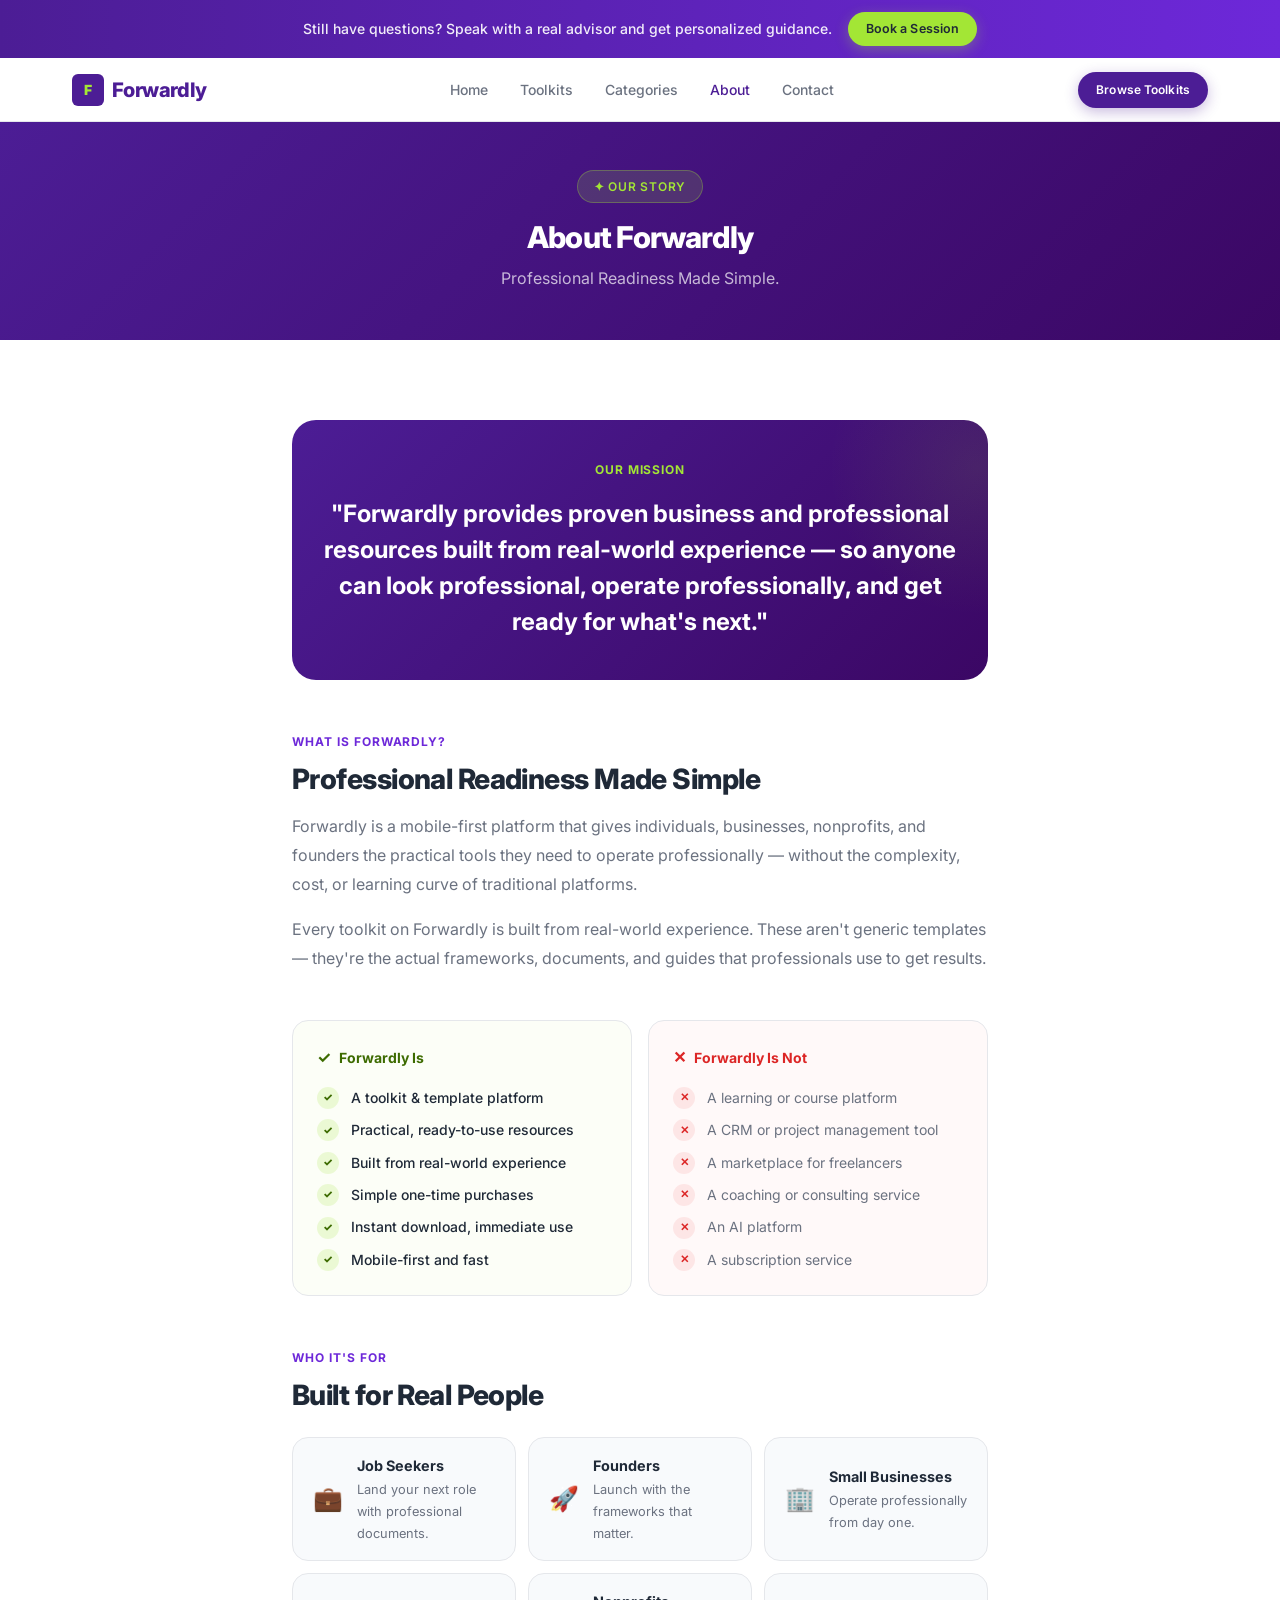
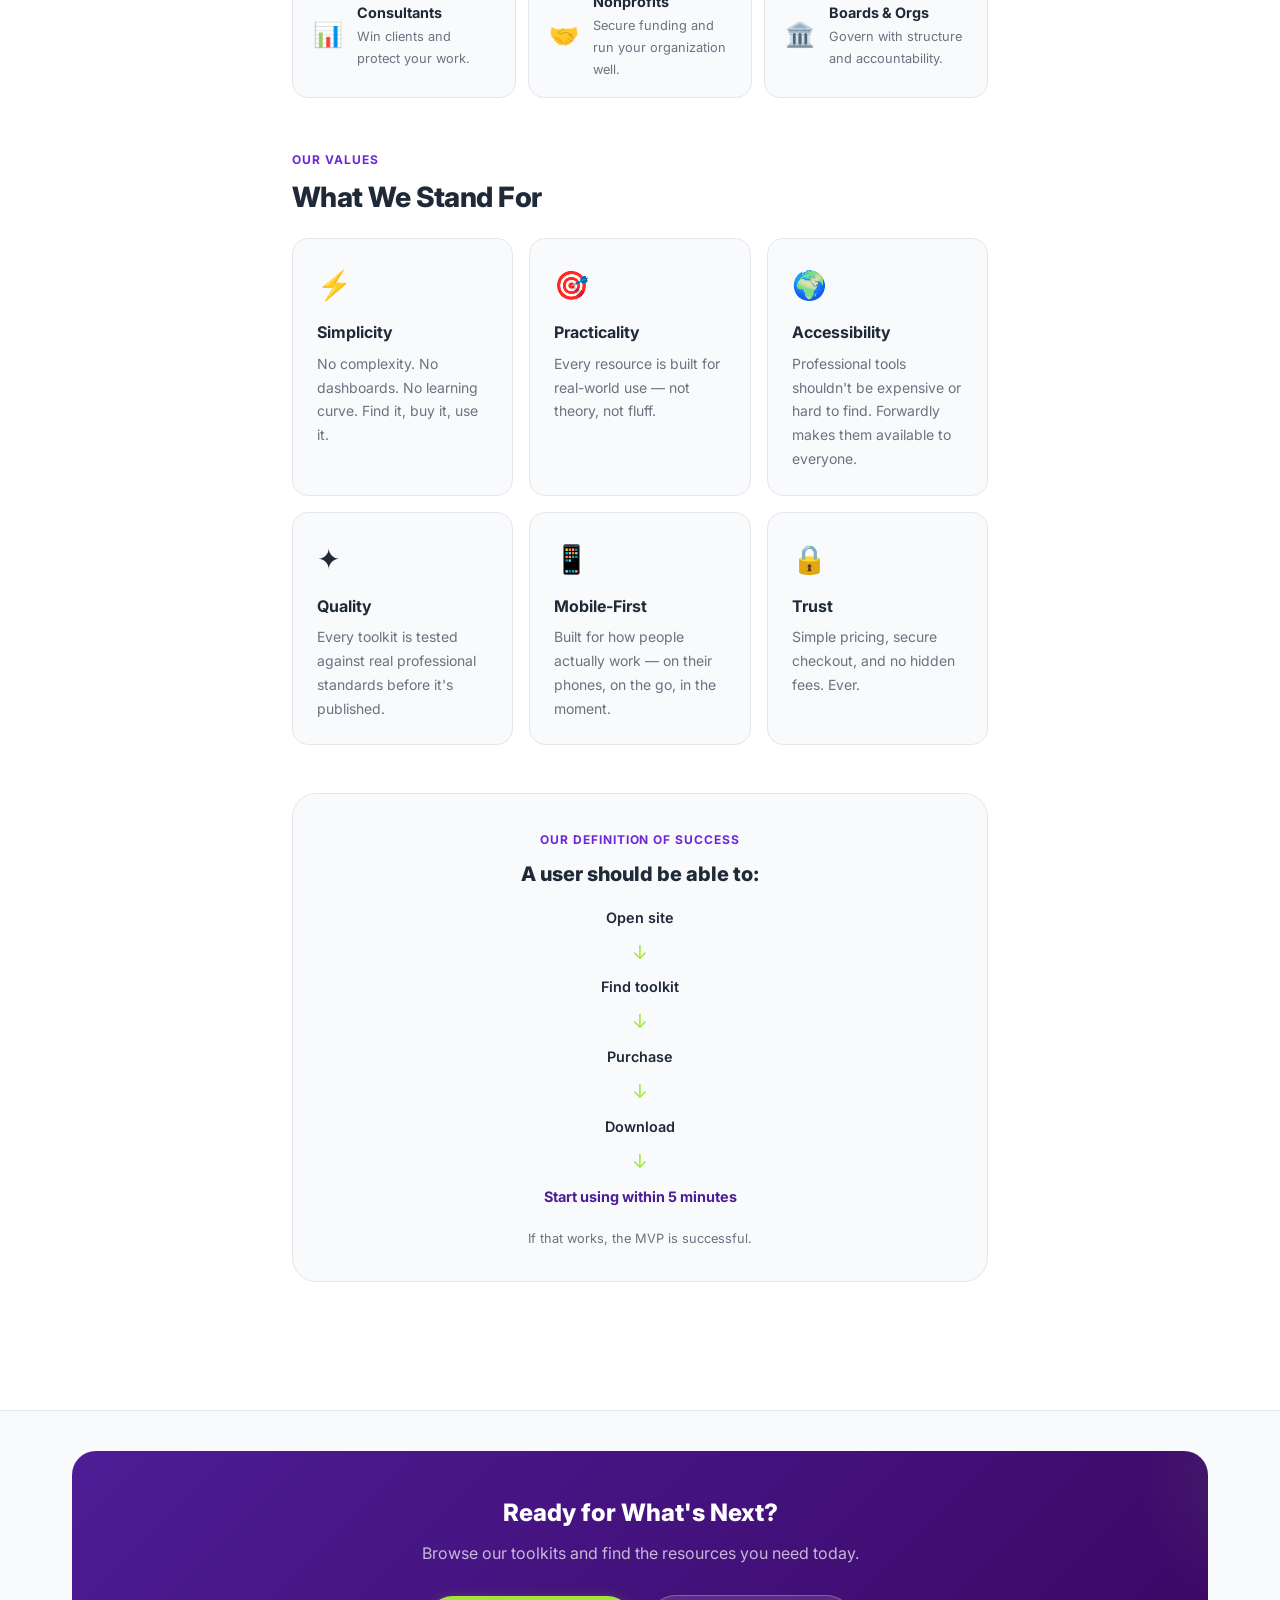
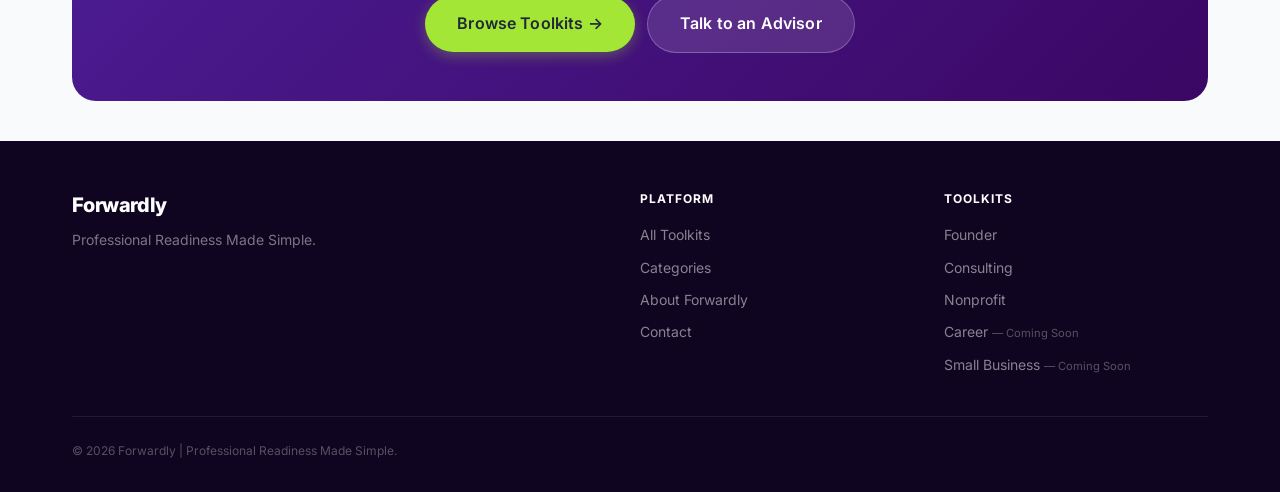
==== pages/about.html @ 8f366970 "Rebrand: NEX → Forwardly, tagline update, coming soon toolkits, advisor CTA, site banner" ====
<!DOCTYPE html>

<html lang="en">
<head>
<meta charset="utf-8"/>
<meta content="width=device-width, initial-scale=1.0" name="viewport"/>
<title>About — Forwardly</title>
<meta content="Forwardly provides proven business and professional resources built from real-world experience. Professional Readiness Made Simple." name="description"/>
<link href="https://fonts.googleapis.com" rel="preconnect"/>
<link crossorigin="" href="https://fonts.gstatic.com" rel="preconnect"/>
<link href="https://fonts.googleapis.com/css2?family=Inter:wght@400;500;600;700;800;900&amp;display=swap" rel="stylesheet"/>
<link href="../css/styles.css" rel="stylesheet"/>
<style>
    .mission-block {
      background: linear-gradient(135deg, var(--color-primary), #3b0764);
      border-radius: var(--radius-xl);
      padding: 40px 28px;
      text-align: center;
      margin-bottom: 48px;
      position: relative;
      overflow: hidden;
    }
    .mission-block::before {
      content: '';
      position: absolute;
      top: -40%; right: -20%;
      width: 300px; height: 300px;
      background: radial-gradient(circle, rgba(163,230,53,0.1) 0%, transparent 70%);
    }
    .mission-block-label {
      font-size: 0.75rem; font-weight: 700; color: var(--color-accent);
      text-transform: uppercase; letter-spacing: 0.08em; margin-bottom: 16px; position: relative;
    }
    .mission-block-text {
      font-size: 1.25rem; font-weight: 700; color: #fff;
      line-height: 1.5; position: relative; margin: 0;
    }
    .who-grid { display: grid; grid-template-columns: 1fr; gap: 12px; margin-bottom: 48px; }
    .who-item { display: flex; align-items: center; gap: 14px; background: var(--color-bg-light); border: 1px solid var(--color-border); border-radius: var(--radius-lg); padding: 16px 20px; }
    .who-item-icon { font-size: 24px; flex-shrink: 0; }
    .who-item-name { font-size: 0.9rem; font-weight: 700; color: var(--color-text); margin-bottom: 2px; }
    .who-item-desc { font-size: 0.8rem; color: var(--color-text-muted); margin: 0; }
    .not-list { display: flex; flex-direction: column; gap: 10px; }
    .not-item { display: flex; align-items: center; gap: 12px; font-size: 0.875rem; color: var(--color-text-muted); }
    .not-icon { width: 22px; height: 22px; background: rgba(239,68,68,0.1); color: #dc2626; border-radius: 50%; display: flex; align-items: center; justify-content: center; font-size: 11px; font-weight: 800; flex-shrink: 0; }
    .is-list { display: flex; flex-direction: column; gap: 10px; }
    .is-item { display: flex; align-items: center; gap: 12px; font-size: 0.875rem; color: var(--color-text); font-weight: 500; }
    .is-icon { width: 22px; height: 22px; background: rgba(163,230,53,0.18); color: #3d6b00; border-radius: 50%; display: flex; align-items: center; justify-content: center; font-size: 11px; font-weight: 800; flex-shrink: 0; }
    .compare-grid { display: grid; grid-template-columns: 1fr; gap: 16px; margin-bottom: 48px; }
    .compare-card { border-radius: var(--radius-lg); padding: 24px; border: 1px solid var(--color-border); }
    .compare-card-title { font-size: 0.875rem; font-weight: 700; margin-bottom: 16px; display: flex; align-items: center; gap: 8px; }

    .site-banner { background: linear-gradient(90deg, var(--color-primary), var(--color-secondary)); padding: 12px 20px; text-align: center; display: flex; align-items: center; justify-content: center; gap: 16px; flex-wrap: wrap; }
    .site-banner-text { font-size: 0.875rem; color: rgba(255,255,255,0.92); font-weight: 500; }
    .site-banner .btn { padding: 7px 18px; font-size: 0.78rem; }

    @media (min-width: 640px) {
      .who-grid { grid-template-columns: repeat(2, 1fr); }
      .compare-grid { grid-template-columns: repeat(2, 1fr); }
      .mission-block-text { font-size: 1.5rem; }
    }
    @media (min-width: 768px) { .who-grid { grid-template-columns: repeat(3, 1fr); } }
  </style>
</head>
<body>
<!-- SITE BANNER -->
<div class="site-banner">
<span class="site-banner-text">Still have questions? Speak with a real advisor and get personalized guidance.</span>
<a class="btn btn-accent btn-sm" href="contact.html">Book a Session</a>
</div>
<!-- NAVIGATION -->
<nav class="nav">
<div class="container">
<div class="nav-inner">
<a class="nav-logo" href="../index.html">
<div class="nav-logo-mark">F</div>
        Forwardly
      </a>
<div class="nav-links">
<a class="nav-link" href="../index.html">Home</a>
<a class="nav-link" href="toolkits.html">Toolkits</a>
<a class="nav-link" href="categories.html">Categories</a>
<a class="nav-link active" href="about.html">About</a>
<a class="nav-link" href="contact.html">Contact</a>
</div>
<div class="nav-cta">
<a class="btn btn-primary btn-sm" href="toolkits.html">Browse Toolkits</a>
</div>
<button aria-label="Toggle menu" class="nav-toggle" id="navToggle">
<span></span><span></span><span></span>
</button>
</div>
</div>
</nav>
<div class="nav-mobile" id="navMobile">
<a class="nav-mobile-link" href="../index.html">Home</a>
<a class="nav-mobile-link" href="toolkits.html">Toolkits</a>
<a class="nav-mobile-link" href="categories.html">Categories</a>
<a class="nav-mobile-link" href="about.html">About</a>
<a class="nav-mobile-link" href="contact.html">Contact</a>
<div class="nav-mobile-cta">
<a class="btn btn-primary btn-full btn-lg" href="toolkits.html">Browse Toolkits →</a>
</div>
</div>
<!-- PAGE HEADER -->
<div class="page-header">
<div class="container">
<div class="hero-eyebrow" style="margin-bottom:16px;">✦ Our Story</div>
<h1 class="page-header-title">About Forwardly</h1>
<p class="page-header-subtitle">Professional Readiness Made Simple.</p>
</div>
</div>
<section class="section">
<div class="container" style="max-width: 760px;">
<!-- Mission -->
<div class="mission-block">
<div class="mission-block-label">Our Mission</div>
<p class="mission-block-text">"Forwardly provides proven business and professional resources built from real-world experience — so anyone can look professional, operate professionally, and get ready for what's next."</p>
</div>
<!-- What is Forwardly -->
<div style="margin-bottom: 48px;">
<span class="section-eyebrow">What is Forwardly?</span>
<h2 class="section-title" style="font-size: 1.75rem; margin-bottom: 16px;">Professional Readiness Made Simple</h2>
<p style="font-size: 1rem; color: var(--color-text-muted); line-height: 1.8; margin-bottom: 16px;">
        Forwardly is a mobile-first platform that gives individuals, businesses, nonprofits, and founders the practical tools they need to operate professionally — without the complexity, cost, or learning curve of traditional platforms.
      </p>
<p style="font-size: 1rem; color: var(--color-text-muted); line-height: 1.8;">
        Every toolkit on Forwardly is built from real-world experience. These aren't generic templates — they're the actual frameworks, documents, and guides that professionals use to get results.
      </p>
</div>
<!-- What Forwardly is / isn't -->
<div class="compare-grid">
<div class="compare-card" style="background: rgba(163,230,53,0.04);">
<div class="compare-card-title" style="color: #3d6b00;">
<span style="font-size:16px;">✓</span> Forwardly Is
        </div>
<div class="is-list">
<div class="is-item"><div class="is-icon">✓</div> A toolkit &amp; template platform</div>
<div class="is-item"><div class="is-icon">✓</div> Practical, ready-to-use resources</div>
<div class="is-item"><div class="is-icon">✓</div> Built from real-world experience</div>
<div class="is-item"><div class="is-icon">✓</div> Simple one-time purchases</div>
<div class="is-item"><div class="is-icon">✓</div> Instant download, immediate use</div>
<div class="is-item"><div class="is-icon">✓</div> Mobile-first and fast</div>
</div>
</div>
<div class="compare-card" style="background: rgba(239,68,68,0.03);">
<div class="compare-card-title" style="color: #dc2626;">
<span style="font-size:16px;">✕</span> Forwardly Is Not
        </div>
<div class="not-list">
<div class="not-item"><div class="not-icon">✕</div> A learning or course platform</div>
<div class="not-item"><div class="not-icon">✕</div> A CRM or project management tool</div>
<div class="not-item"><div class="not-icon">✕</div> A marketplace for freelancers</div>
<div class="not-item"><div class="not-icon">✕</div> A coaching or consulting service</div>
<div class="not-item"><div class="not-icon">✕</div> An AI platform</div>
<div class="not-item"><div class="not-icon">✕</div> A subscription service</div>
</div>
</div>
</div>
<!-- Who it's for -->
<div style="margin-bottom: 48px;">
<span class="section-eyebrow">Who It's For</span>
<h2 class="section-title" style="font-size: 1.75rem; margin-bottom: 24px;">Built for Real People</h2>
<div class="who-grid">
<div class="who-item">
<div class="who-item-icon">💼</div>
<div><div class="who-item-name">Job Seekers</div><p class="who-item-desc">Land your next role with professional documents.</p></div>
</div>
<div class="who-item">
<div class="who-item-icon">🚀</div>
<div><div class="who-item-name">Founders</div><p class="who-item-desc">Launch with the frameworks that matter.</p></div>
</div>
<div class="who-item">
<div class="who-item-icon">🏢</div>
<div><div class="who-item-name">Small Businesses</div><p class="who-item-desc">Operate professionally from day one.</p></div>
</div>
<div class="who-item">
<div class="who-item-icon">📊</div>
<div><div class="who-item-name">Consultants</div><p class="who-item-desc">Win clients and protect your work.</p></div>
</div>
<div class="who-item">
<div class="who-item-icon">🤝</div>
<div><div class="who-item-name">Nonprofits</div><p class="who-item-desc">Secure funding and run your organization well.</p></div>
</div>
<div class="who-item">
<div class="who-item-icon">🏛️</div>
<div><div class="who-item-name">Boards &amp; Orgs</div><p class="who-item-desc">Govern with structure and accountability.</p></div>
</div>
</div>
</div>
<!-- Values -->
<div style="margin-bottom: 48px;">
<span class="section-eyebrow">Our Values</span>
<h2 class="section-title" style="font-size: 1.75rem; margin-bottom: 24px;">What We Stand For</h2>
<div class="about-values">
<div class="value-card"><div class="value-icon">⚡</div><div class="value-title">Simplicity</div><p class="value-desc">No complexity. No dashboards. No learning curve. Find it, buy it, use it.</p></div>
<div class="value-card"><div class="value-icon">🎯</div><div class="value-title">Practicality</div><p class="value-desc">Every resource is built for real-world use — not theory, not fluff.</p></div>
<div class="value-card"><div class="value-icon">🌍</div><div class="value-title">Accessibility</div><p class="value-desc">Professional tools shouldn't be expensive or hard to find. Forwardly makes them available to everyone.</p></div>
<div class="value-card"><div class="value-icon">✦</div><div class="value-title">Quality</div><p class="value-desc">Every toolkit is tested against real professional standards before it's published.</p></div>
<div class="value-card"><div class="value-icon">📱</div><div class="value-title">Mobile-First</div><p class="value-desc">Built for how people actually work — on their phones, on the go, in the moment.</p></div>
<div class="value-card"><div class="value-icon">🔒</div><div class="value-title">Trust</div><p class="value-desc">Simple pricing, secure checkout, and no hidden fees. Ever.</p></div>
</div>
</div>
<!-- Success Metric -->
<div style="background: var(--color-bg-light); border: 1px solid var(--color-border); border-radius: var(--radius-xl); padding: 32px 24px; text-align: center; margin-bottom: 48px;">
<div class="section-eyebrow" style="margin-bottom: 12px;">Our Definition of Success</div>
<h3 style="font-size: 1.25rem; font-weight: 800; color: var(--color-text); margin-bottom: 20px;">A user should be able to:</h3>
<div style="display: flex; flex-direction: column; gap: 8px; align-items: center; max-width: 280px; margin: 0 auto;">
<div style="font-size: 0.9rem; font-weight: 600; color: var(--color-text);">Open site</div>
<div style="color: var(--color-accent); font-size: 1.2rem;">↓</div>
<div style="font-size: 0.9rem; font-weight: 600; color: var(--color-text);">Find toolkit</div>
<div style="color: var(--color-accent); font-size: 1.2rem;">↓</div>
<div style="font-size: 0.9rem; font-weight: 600; color: var(--color-text);">Purchase</div>
<div style="color: var(--color-accent); font-size: 1.2rem;">↓</div>
<div style="font-size: 0.9rem; font-weight: 600; color: var(--color-text);">Download</div>
<div style="color: var(--color-accent); font-size: 1.2rem;">↓</div>
<div style="font-size: 0.9rem; font-weight: 700; color: var(--color-primary);">Start using within 5 minutes</div>
</div>
<p style="font-size: 0.8rem; color: var(--color-text-muted); margin-top: 20px; margin-bottom: 0;">If that works, the MVP is successful.</p>
</div>
</div>
</section>
<!-- CTA -->
<section class="section-sm" style="background: var(--color-bg-light); border-top: 1px solid var(--color-border);">
<div class="container">
<div class="cta-banner">
<h2 class="cta-banner-title">Ready for What's Next?</h2>
<p class="cta-banner-subtitle">Browse our toolkits and find the resources you need today.</p>
<div class="cta-banner-actions">
<a class="btn btn-accent btn-lg" href="toolkits.html">Browse Toolkits →</a>
<a class="btn btn-ghost btn-lg" href="contact.html">Talk to an Advisor</a>
</div>
</div>
</div>
</section>
<!-- FOOTER -->
<footer class="footer">
<div class="container">
<div class="footer-top">
<div>
<div class="footer-brand-name">Forwardly</div>
<div class="footer-brand-tagline">Professional Readiness Made Simple.</div>
</div>
<div>
<div class="footer-col-title">Platform</div>
<div class="footer-links">
<a class="footer-link" href="toolkits.html">All Toolkits</a>
<a class="footer-link" href="categories.html">Categories</a>
<a class="footer-link" href="about.html">About Forwardly</a>
<a class="footer-link" href="contact.html">Contact</a>
</div>
</div>
<div>
<div class="footer-col-title">Toolkits</div>
<div class="footer-links">
<a class="footer-link" href="toolkit-detail.html?id=founder">Founder</a>
<a class="footer-link" href="toolkit-detail.html?id=consultant">Consulting</a>
<a class="footer-link" href="toolkit-detail.html?id=ngo">Nonprofit</a>
<a class="footer-link" href="contact.html">Career <span style="font-size:0.7rem; opacity:0.6;">— Coming Soon</span></a>
<a class="footer-link" href="contact.html">Small Business <span style="font-size:0.7rem; opacity:0.6;">— Coming Soon</span></a>
</div>
</div>
</div>
<div class="footer-bottom">
<div class="footer-copy">© 2026 Forwardly | Professional Readiness Made Simple.</div>
</div>
</div>
</footer>
<script src="../js/main.js"></script>
</body>
</html>
---- css/styles.css ----
/* ============================================
   NEX - Global Styles
   Mobile-First Professional Readiness Platform
   ============================================ */

/* --- Design Tokens --- */
:root {
  --color-primary: #4C1D95;
  --color-secondary: #6D28D9;
  --color-accent: #A3E635;
  --color-bg: #FFFFFF;
  --color-bg-light: #F8FAFC;
  --color-text: #1F2937;
  --color-text-muted: #6B7280;
  --color-text-light: #9CA3AF;
  --color-border: #E5E7EB;
  --color-white: #FFFFFF;

  --font-sans: 'Inter', -apple-system, BlinkMacSystemFont, 'Segoe UI', sans-serif;
  --font-size-xs: 0.75rem;
  --font-size-sm: 0.875rem;
  --font-size-base: 1rem;
  --font-size-lg: 1.125rem;
  --font-size-xl: 1.25rem;
  --font-size-2xl: 1.5rem;
  --font-size-3xl: 1.875rem;
  --font-size-4xl: 2.25rem;
  --font-size-5xl: 3rem;

  --radius-sm: 6px;
  --radius-md: 10px;
  --radius-lg: 16px;
  --radius-xl: 24px;
  --radius-full: 9999px;

  --shadow-sm: 0 1px 3px rgba(0,0,0,0.06), 0 1px 2px rgba(0,0,0,0.04);
  --shadow-md: 0 4px 12px rgba(0,0,0,0.08);
  --shadow-lg: 0 10px 30px rgba(0,0,0,0.10);
  --shadow-card: 0 2px 8px rgba(76,29,149,0.08);

  --transition: 0.2s ease;
  --max-width: 1200px;
  --nav-height: 64px;
}

/* --- Reset & Base --- */
*, *::before, *::after { box-sizing: border-box; margin: 0; padding: 0; }

html {
  font-size: 16px;
  scroll-behavior: smooth;
  -webkit-text-size-adjust: 100%;
}

body {
  font-family: var(--font-sans);
  color: var(--color-text);
  background: var(--color-bg);
  line-height: 1.6;
  -webkit-font-smoothing: antialiased;
}

img { max-width: 100%; height: auto; display: block; }
a { color: inherit; text-decoration: none; }
ul, ol { list-style: none; }
button { cursor: pointer; border: none; background: none; font-family: inherit; }
input, textarea, select { font-family: inherit; }

/* --- Typography --- */
h1, h2, h3, h4, h5, h6 {
  font-weight: 700;
  line-height: 1.2;
  color: var(--color-text);
}

h1 { font-size: var(--font-size-3xl); }
h2 { font-size: var(--font-size-2xl); }
h3 { font-size: var(--font-size-xl); }
h4 { font-size: var(--font-size-lg); }

p { color: var(--color-text-muted); line-height: 1.7; }

/* --- Layout --- */
.container {
  width: 100%;
  max-width: var(--max-width);
  margin: 0 auto;
  padding: 0 20px;
}

.section {
  padding: 60px 0;
}

.section-sm {
  padding: 40px 0;
}

/* --- Buttons --- */
.btn {
  display: inline-flex;
  align-items: center;
  justify-content: center;
  gap: 8px;
  padding: 12px 24px;
  border-radius: var(--radius-full);
  font-size: var(--font-size-sm);
  font-weight: 600;
  transition: all var(--transition);
  white-space: nowrap;
  letter-spacing: 0.01em;
}

.btn-primary {
  background: var(--color-primary);
  color: var(--color-white);
  box-shadow: 0 4px 14px rgba(76,29,149,0.3);
}
.btn-primary:hover {
  background: var(--color-secondary);
  box-shadow: 0 6px 20px rgba(76,29,149,0.4);
  transform: translateY(-1px);
}

.btn-accent {
  background: var(--color-accent);
  color: var(--color-text);
  box-shadow: 0 4px 14px rgba(163,230,53,0.3);
}
.btn-accent:hover {
  background: #bef264;
  transform: translateY(-1px);
}

.btn-outline {
  background: transparent;
  color: var(--color-primary);
  border: 2px solid var(--color-primary);
}
.btn-outline:hover {
  background: var(--color-primary);
  color: var(--color-white);
}

.btn-ghost {
  background: rgba(255,255,255,0.12);
  color: var(--color-white);
  border: 1px solid rgba(255,255,255,0.25);
}
.btn-ghost:hover {
  background: rgba(255,255,255,0.22);
}

.btn-lg {
  padding: 15px 32px;
  font-size: var(--font-size-base);
}

.btn-sm {
  padding: 8px 18px;
  font-size: var(--font-size-xs);
}

.btn-full { width: 100%; }

/* --- Badge --- */
.badge {
  display: inline-flex;
  align-items: center;
  padding: 4px 12px;
  border-radius: var(--radius-full);
  font-size: var(--font-size-xs);
  font-weight: 600;
  letter-spacing: 0.04em;
  text-transform: uppercase;
}

.badge-primary {
  background: rgba(76,29,149,0.1);
  color: var(--color-primary);
}

.badge-accent {
  background: rgba(163,230,53,0.2);
  color: #3d6b00;
}

.badge-muted {
  background: var(--color-bg-light);
  color: var(--color-text-muted);
}

/* ============================================
   NAVIGATION
   ============================================ */
.nav {
  position: sticky;
  top: 0;
  z-index: 100;
  background: rgba(255,255,255,0.95);
  backdrop-filter: blur(12px);
  -webkit-backdrop-filter: blur(12px);
  border-bottom: 1px solid var(--color-border);
  height: var(--nav-height);
}

.nav-inner {
  display: flex;
  align-items: center;
  justify-content: space-between;
  height: var(--nav-height);
}

.nav-logo {
  display: flex;
  align-items: center;
  gap: 8px;
  font-size: var(--font-size-xl);
  font-weight: 800;
  color: var(--color-primary);
  letter-spacing: -0.03em;
}

.nav-logo-mark {
  width: 32px;
  height: 32px;
  background: var(--color-primary);
  border-radius: var(--radius-sm);
  display: flex;
  align-items: center;
  justify-content: center;
  color: var(--color-accent);
  font-size: var(--font-size-sm);
  font-weight: 900;
  letter-spacing: -0.05em;
}

.nav-links {
  display: none;
  align-items: center;
  gap: 32px;
}

.nav-link {
  font-size: var(--font-size-sm);
  font-weight: 500;
  color: var(--color-text-muted);
  transition: color var(--transition);
}
.nav-link:hover, .nav-link.active {
  color: var(--color-primary);
}

.nav-cta {
  display: none;
}

/* Mobile hamburger */
.nav-toggle {
  display: flex;
  flex-direction: column;
  gap: 5px;
  padding: 8px;
  cursor: pointer;
}
.nav-toggle span {
  display: block;
  width: 22px;
  height: 2px;
  background: var(--color-text);
  border-radius: 2px;
  transition: all var(--transition);
}
.nav-toggle.open span:nth-child(1) { transform: translateY(7px) rotate(45deg); }
.nav-toggle.open span:nth-child(2) { opacity: 0; }
.nav-toggle.open span:nth-child(3) { transform: translateY(-7px) rotate(-45deg); }

/* Mobile menu */
.nav-mobile {
  display: none;
  position: fixed;
  top: var(--nav-height);
  left: 0; right: 0; bottom: 0;
  background: var(--color-bg);
  z-index: 99;
  padding: 32px 24px;
  flex-direction: column;
  gap: 8px;
  overflow-y: auto;
}
.nav-mobile.open { display: flex; }

.nav-mobile-link {
  display: block;
  padding: 14px 0;
  font-size: var(--font-size-lg);
  font-weight: 600;
  color: var(--color-text);
  border-bottom: 1px solid var(--color-border);
  transition: color var(--transition);
}
.nav-mobile-link:hover { color: var(--color-primary); }

.nav-mobile-cta {
  margin-top: 24px;
}

/* ============================================
   HERO
   ============================================ */
.hero {
  background: linear-gradient(135deg, var(--color-primary) 0%, #3b0764 50%, #1e0a3c 100%);
  padding: 72px 0 80px;
  position: relative;
  overflow: hidden;
}

.hero::before {
  content: '';
  position: absolute;
  top: -40%;
  right: -20%;
  width: 600px;
  height: 600px;
  background: radial-gradient(circle, rgba(163,230,53,0.08) 0%, transparent 70%);
  pointer-events: none;
}

.hero::after {
  content: '';
  position: absolute;
  bottom: -30%;
  left: -10%;
  width: 400px;
  height: 400px;
  background: radial-gradient(circle, rgba(109,40,217,0.3) 0%, transparent 70%);
  pointer-events: none;
}

.hero-content {
  position: relative;
  z-index: 1;
  text-align: center;
}

.hero-eyebrow {
  display: inline-flex;
  align-items: center;
  gap: 8px;
  background: rgba(163,230,53,0.15);
  border: 1px solid rgba(163,230,53,0.3);
  color: var(--color-accent);
  padding: 6px 16px;
  border-radius: var(--radius-full);
  font-size: var(--font-size-xs);
  font-weight: 600;
  letter-spacing: 0.06em;
  text-transform: uppercase;
  margin-bottom: 24px;
}

.hero-title {
  font-size: var(--font-size-4xl);
  font-weight: 800;
  color: var(--color-white);
  line-height: 1.1;
  letter-spacing: -0.03em;
  margin-bottom: 20px;
}

.hero-title span {
  color: var(--color-accent);
}

.hero-subtitle {
  font-size: var(--font-size-base);
  color: rgba(255,255,255,0.75);
  max-width: 520px;
  margin: 0 auto 36px;
  line-height: 1.7;
}

.hero-actions {
  display: flex;
  flex-direction: column;
  gap: 12px;
  align-items: center;
}

.hero-stats {
  display: flex;
  justify-content: center;
  gap: 32px;
  margin-top: 56px;
  padding-top: 40px;
  border-top: 1px solid rgba(255,255,255,0.1);
}

.hero-stat {
  text-align: center;
}

.hero-stat-number {
  font-size: var(--font-size-2xl);
  font-weight: 800;
  color: var(--color-accent);
  line-height: 1;
}

.hero-stat-label {
  font-size: var(--font-size-xs);
  color: rgba(255,255,255,0.55);
  margin-top: 4px;
  text-transform: uppercase;
  letter-spacing: 0.05em;
}

/* ============================================
   CATEGORIES
   ============================================ */
.categories-grid {
  display: grid;
  grid-template-columns: repeat(2, 1fr);
  gap: 12px;
}

.category-card {
  background: var(--color-bg-light);
  border: 1px solid var(--color-border);
  border-radius: var(--radius-lg);
  padding: 20px 16px;
  text-align: center;
  transition: all var(--transition);
  cursor: pointer;
  text-decoration: none;
  display: block;
}

.category-card:hover {
  border-color: var(--color-secondary);
  background: rgba(76,29,149,0.04);
  transform: translateY(-2px);
  box-shadow: var(--shadow-card);
}

.category-icon {
  width: 44px;
  height: 44px;
  border-radius: var(--radius-md);
  display: flex;
  align-items: center;
  justify-content: center;
  margin: 0 auto 12px;
  font-size: 20px;
}

.category-name {
  font-size: var(--font-size-sm);
  font-weight: 700;
  color: var(--color-text);
  margin-bottom: 4px;
}

.category-desc {
  font-size: var(--font-size-xs);
  color: var(--color-text-muted);
  line-height: 1.4;
}

/* ============================================
   TOOLKIT CARDS
   ============================================ */
.toolkits-grid {
  display: grid;
  grid-template-columns: 1fr;
  gap: 20px;
}

.toolkit-card {
  background: var(--color-bg);
  border: 1px solid var(--color-border);
  border-radius: var(--radius-lg);
  overflow: hidden;
  transition: all var(--transition);
  box-shadow: var(--shadow-sm);
  display: flex;
  flex-direction: column;
}

.toolkit-card:hover {
  box-shadow: var(--shadow-lg);
  transform: translateY(-3px);
  border-color: rgba(76,29,149,0.2);
}

.toolkit-card-cover {
  height: 160px;
  display: flex;
  align-items: center;
  justify-content: center;
  position: relative;
  overflow: hidden;
}

.toolkit-card-cover-icon {
  font-size: 48px;
  opacity: 0.9;
}

.toolkit-card-body {
  padding: 20px;
  flex: 1;
  display: flex;
  flex-direction: column;
}

.toolkit-card-meta {
  display: flex;
  align-items: center;
  justify-content: space-between;
  margin-bottom: 10px;
}

.toolkit-card-title {
  font-size: var(--font-size-lg);
  font-weight: 700;
  color: var(--color-text);
  margin-bottom: 8px;
  line-height: 1.3;
}

.toolkit-card-desc {
  font-size: var(--font-size-sm);
  color: var(--color-text-muted);
  line-height: 1.6;
  margin-bottom: 16px;
  flex: 1;
}

.toolkit-card-includes {
  margin-bottom: 16px;
}

.toolkit-card-includes-title {
  font-size: var(--font-size-xs);
  font-weight: 700;
  color: var(--color-text);
  text-transform: uppercase;
  letter-spacing: 0.05em;
  margin-bottom: 8px;
}

.toolkit-card-includes-list {
  display: flex;
  flex-wrap: wrap;
  gap: 6px;
}

.toolkit-include-tag {
  background: var(--color-bg-light);
  border: 1px solid var(--color-border);
  color: var(--color-text-muted);
  font-size: 11px;
  font-weight: 500;
  padding: 3px 10px;
  border-radius: var(--radius-full);
}

.toolkit-card-footer {
  display: flex;
  align-items: center;
  justify-content: space-between;
  padding-top: 16px;
  border-top: 1px solid var(--color-border);
}

.toolkit-price {
  font-size: var(--font-size-xl);
  font-weight: 800;
  color: var(--color-primary);
}

.toolkit-price-sub {
  font-size: var(--font-size-xs);
  color: var(--color-text-muted);
  font-weight: 400;
}

/* ============================================
   SECTION HEADERS
   ============================================ */
.section-header {
  text-align: center;
  margin-bottom: 40px;
}

.section-eyebrow {
  display: inline-block;
  font-size: var(--font-size-xs);
  font-weight: 700;
  color: var(--color-secondary);
  text-transform: uppercase;
  letter-spacing: 0.08em;
  margin-bottom: 12px;
}

.section-title {
  font-size: var(--font-size-2xl);
  font-weight: 800;
  color: var(--color-text);
  letter-spacing: -0.02em;
  margin-bottom: 12px;
}

.section-subtitle {
  font-size: var(--font-size-base);
  color: var(--color-text-muted);
  max-width: 520px;
  margin: 0 auto;
}

/* ============================================
   HOW IT WORKS
   ============================================ */
.steps-list {
  display: flex;
  flex-direction: column;
  gap: 0;
}

.step-item {
  display: flex;
  gap: 20px;
  position: relative;
  padding-bottom: 32px;
}

.step-item:last-child { padding-bottom: 0; }

.step-item:not(:last-child)::before {
  content: '';
  position: absolute;
  left: 19px;
  top: 44px;
  bottom: 0;
  width: 2px;
  background: linear-gradient(to bottom, var(--color-secondary), transparent);
}

.step-number {
  width: 40px;
  height: 40px;
  border-radius: var(--radius-full);
  background: var(--color-primary);
  color: var(--color-white);
  display: flex;
  align-items: center;
  justify-content: center;
  font-size: var(--font-size-sm);
  font-weight: 800;
  flex-shrink: 0;
  position: relative;
  z-index: 1;
}

.step-content { padding-top: 8px; }

.step-title {
  font-size: var(--font-size-base);
  font-weight: 700;
  color: var(--color-text);
  margin-bottom: 4px;
}

.step-desc {
  font-size: var(--font-size-sm);
  color: var(--color-text-muted);
}

/* ============================================
   TRUST BAR
   ============================================ */
.trust-bar {
  background: var(--color-bg-light);
  border-top: 1px solid var(--color-border);
  border-bottom: 1px solid var(--color-border);
  padding: 20px 0;
}

.trust-items {
  display: flex;
  flex-wrap: wrap;
  justify-content: center;
  gap: 20px 32px;
}

.trust-item {
  display: flex;
  align-items: center;
  gap: 8px;
  font-size: var(--font-size-sm);
  font-weight: 500;
  color: var(--color-text-muted);
}

.trust-icon {
  color: var(--color-accent);
  font-size: 16px;
}

/* ============================================
   CTA BANNER
   ============================================ */
.cta-banner {
  background: linear-gradient(135deg, var(--color-primary), #3b0764);
  border-radius: var(--radius-xl);
  padding: 48px 32px;
  text-align: center;
  position: relative;
  overflow: hidden;
}

.cta-banner::before {
  content: '';
  position: absolute;
  top: -50%;
  right: -20%;
  width: 300px;
  height: 300px;
  background: radial-gradient(circle, rgba(163,230,53,0.1) 0%, transparent 70%);
}

.cta-banner-title {
  font-size: var(--font-size-2xl);
  font-weight: 800;
  color: var(--color-white);
  margin-bottom: 12px;
  position: relative;
}

.cta-banner-subtitle {
  color: rgba(255,255,255,0.7);
  margin-bottom: 28px;
  position: relative;
}

.cta-banner-actions {
  display: flex;
  flex-direction: column;
  gap: 12px;
  align-items: center;
  position: relative;
}

/* ============================================
   FOOTER
   ============================================ */
.footer {
  background: #0f0520;
  color: rgba(255,255,255,0.6);
  padding: 48px 0 32px;
}

.footer-top {
  display: grid;
  grid-template-columns: 1fr;
  gap: 40px;
  margin-bottom: 40px;
}

.footer-brand-name {
  font-size: var(--font-size-xl);
  font-weight: 800;
  color: var(--color-white);
  letter-spacing: -0.03em;
  margin-bottom: 8px;
}

.footer-brand-tagline {
  font-size: var(--font-size-sm);
  color: rgba(255,255,255,0.45);
  margin-bottom: 20px;
}

.footer-col-title {
  font-size: var(--font-size-xs);
  font-weight: 700;
  color: var(--color-white);
  text-transform: uppercase;
  letter-spacing: 0.08em;
  margin-bottom: 16px;
}

.footer-links {
  display: flex;
  flex-direction: column;
  gap: 10px;
}

.footer-link {
  font-size: var(--font-size-sm);
  color: rgba(255,255,255,0.5);
  transition: color var(--transition);
}
.footer-link:hover { color: var(--color-accent); }

.footer-bottom {
  border-top: 1px solid rgba(255,255,255,0.08);
  padding-top: 24px;
  display: flex;
  flex-direction: column;
  gap: 8px;
  align-items: center;
  text-align: center;
}

.footer-copy {
  font-size: var(--font-size-xs);
  color: rgba(255,255,255,0.3);
}

/* ============================================
   PAGE HEADER (inner pages)
   ============================================ */
.page-header {
  background: linear-gradient(135deg, var(--color-primary) 0%, #3b0764 100%);
  padding: 48px 0;
  text-align: center;
}

.page-header-title {
  font-size: var(--font-size-3xl);
  font-weight: 800;
  color: var(--color-white);
  letter-spacing: -0.03em;
  margin-bottom: 10px;
}

.page-header-subtitle {
  font-size: var(--font-size-base);
  color: rgba(255,255,255,0.7);
}

/* ============================================
   FILTER BAR
   ============================================ */
.filter-bar {
  display: flex;
  gap: 8px;
  overflow-x: auto;
  padding-bottom: 4px;
  scrollbar-width: none;
  -ms-overflow-style: none;
}
.filter-bar::-webkit-scrollbar { display: none; }

.filter-btn {
  padding: 8px 18px;
  border-radius: var(--radius-full);
  font-size: var(--font-size-sm);
  font-weight: 600;
  white-space: nowrap;
  border: 1.5px solid var(--color-border);
  color: var(--color-text-muted);
  background: var(--color-bg);
  transition: all var(--transition);
  cursor: pointer;
}
.filter-btn:hover, .filter-btn.active {
  background: var(--color-primary);
  color: var(--color-white);
  border-color: var(--color-primary);
}

/* ============================================
   TOOLKIT DETAIL PAGE
   ============================================ */
.toolkit-detail-grid {
  display: grid;
  grid-template-columns: 1fr;
  gap: 32px;
}

.toolkit-detail-cover {
  border-radius: var(--radius-xl);
  height: 240px;
  display: flex;
  align-items: center;
  justify-content: center;
  font-size: 80px;
}

.toolkit-detail-includes {
  background: var(--color-bg-light);
  border: 1px solid var(--color-border);
  border-radius: var(--radius-lg);
  padding: 24px;
}

.toolkit-detail-includes-title {
  font-size: var(--font-size-base);
  font-weight: 700;
  color: var(--color-text);
  margin-bottom: 16px;
  display: flex;
  align-items: center;
  gap: 8px;
}

.toolkit-detail-includes-list {
  display: flex;
  flex-direction: column;
  gap: 10px;
}

.toolkit-detail-include-item {
  display: flex;
  align-items: center;
  gap: 12px;
  font-size: var(--font-size-sm);
  color: var(--color-text);
}

.toolkit-detail-include-item::before {
  content: '✓';
  width: 20px;
  height: 20px;
  background: rgba(163,230,53,0.2);
  color: #3d6b00;
  border-radius: var(--radius-full);
  display: flex;
  align-items: center;
  justify-content: center;
  font-size: 11px;
  font-weight: 700;
  flex-shrink: 0;
}

.purchase-box {
  background: var(--color-bg);
  border: 2px solid var(--color-border);
  border-radius: var(--radius-xl);
  padding: 28px;
  position: sticky;
  top: calc(var(--nav-height) + 16px);
}

.purchase-price {
  font-size: var(--font-size-4xl);
  font-weight: 800;
  color: var(--color-primary);
  line-height: 1;
  margin-bottom: 4px;
}

.purchase-price-note {
  font-size: var(--font-size-sm);
  color: var(--color-text-muted);
  margin-bottom: 24px;
}

.purchase-features {
  display: flex;
  flex-direction: column;
  gap: 10px;
  margin-bottom: 24px;
}

.purchase-feature {
  display: flex;
  align-items: center;
  gap: 10px;
  font-size: var(--font-size-sm);
  color: var(--color-text-muted);
}

.purchase-feature-icon {
  color: var(--color-accent);
  font-size: 16px;
}

/* ============================================
   ABOUT PAGE
   ============================================ */
.about-values {
  display: grid;
  grid-template-columns: 1fr;
  gap: 16px;
}

.value-card {
  background: var(--color-bg-light);
  border: 1px solid var(--color-border);
  border-radius: var(--radius-lg);
  padding: 24px;
}

.value-icon {
  font-size: 28px;
  margin-bottom: 12px;
}

.value-title {
  font-size: var(--font-size-base);
  font-weight: 700;
  color: var(--color-text);
  margin-bottom: 6px;
}

.value-desc {
  font-size: var(--font-size-sm);
  color: var(--color-text-muted);
}

/* ============================================
   CONTACT PAGE
   ============================================ */
.contact-form {
  background: var(--color-bg-light);
  border: 1px solid var(--color-border);
  border-radius: var(--radius-xl);
  padding: 32px 24px;
}

.form-group {
  margin-bottom: 20px;
}

.form-label {
  display: block;
  font-size: var(--font-size-sm);
  font-weight: 600;
  color: var(--color-text);
  margin-bottom: 8px;
}

.form-input,
.form-select,
.form-textarea {
  width: 100%;
  padding: 12px 16px;
  border: 1.5px solid var(--color-border);
  border-radius: var(--radius-md);
  font-size: var(--font-size-sm);
  color: var(--color-text);
  background: var(--color-bg);
  transition: border-color var(--transition);
  outline: none;
}

.form-input:focus,
.form-select:focus,
.form-textarea:focus {
  border-color: var(--color-secondary);
  box-shadow: 0 0 0 3px rgba(109,40,217,0.1);
}

.form-textarea {
  resize: vertical;
  min-height: 120px;
}

/* ============================================
   UTILITY CLASSES
   ============================================ */
.text-center { text-align: center; }
.text-muted { color: var(--color-text-muted); }
.text-primary { color: var(--color-primary); }
.text-accent { color: var(--color-accent); }
.font-bold { font-weight: 700; }
.mt-4 { margin-top: 16px; }
.mt-8 { margin-top: 32px; }
.mb-4 { margin-bottom: 16px; }
.mb-8 { margin-bottom: 32px; }
.hidden { display: none !important; }

/* ============================================
   DESKTOP BREAKPOINTS
   ============================================ */
@media (min-width: 640px) {
  h1 { font-size: var(--font-size-4xl); }
  h2 { font-size: var(--font-size-3xl); }

  .hero-title { font-size: var(--font-size-5xl); }
  .hero-actions { flex-direction: row; justify-content: center; }
  .hero-subtitle { font-size: var(--font-size-lg); }

  .categories-grid { grid-template-columns: repeat(3, 1fr); }
  .toolkits-grid { grid-template-columns: repeat(2, 1fr); }

  .cta-banner-actions { flex-direction: row; justify-content: center; }

  .about-values { grid-template-columns: repeat(2, 1fr); }
}

@media (min-width: 768px) {
  .section { padding: 80px 0; }
  .container { padding: 0 32px; }

  .nav-links { display: flex; }
  .nav-cta { display: flex; }
  .nav-toggle { display: none; }

  .footer-top { grid-template-columns: 2fr 1fr 1fr; }
  .footer-bottom { flex-direction: row; justify-content: space-between; text-align: left; }

  .toolkit-detail-grid { grid-template-columns: 1fr 340px; }
  .toolkit-detail-cover { height: 320px; }

  .about-values { grid-template-columns: repeat(3, 1fr); }
}

@media (min-width: 1024px) {
  .toolkits-grid { grid-template-columns: repeat(3, 1fr); }
  .categories-grid { grid-template-columns: repeat(5, 1fr); }
  .hero { padding: 100px 0 110px; }
}
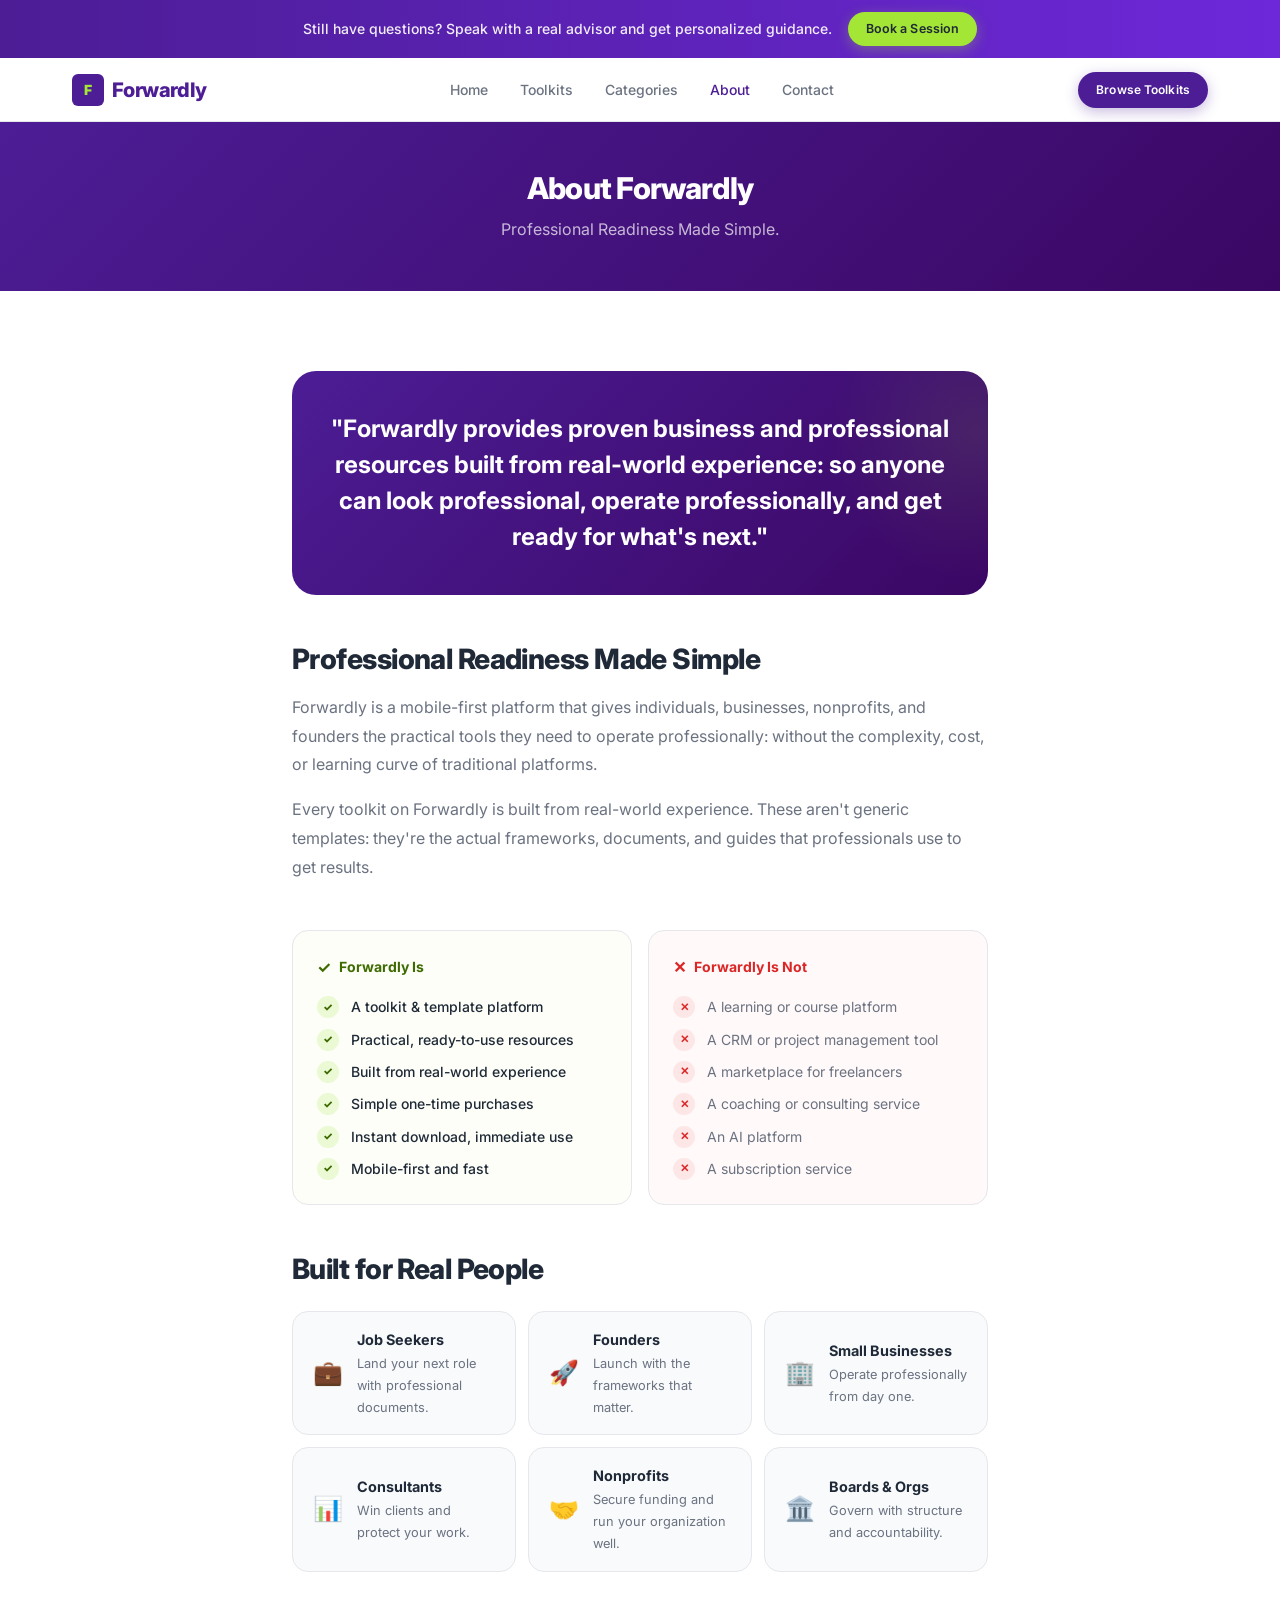
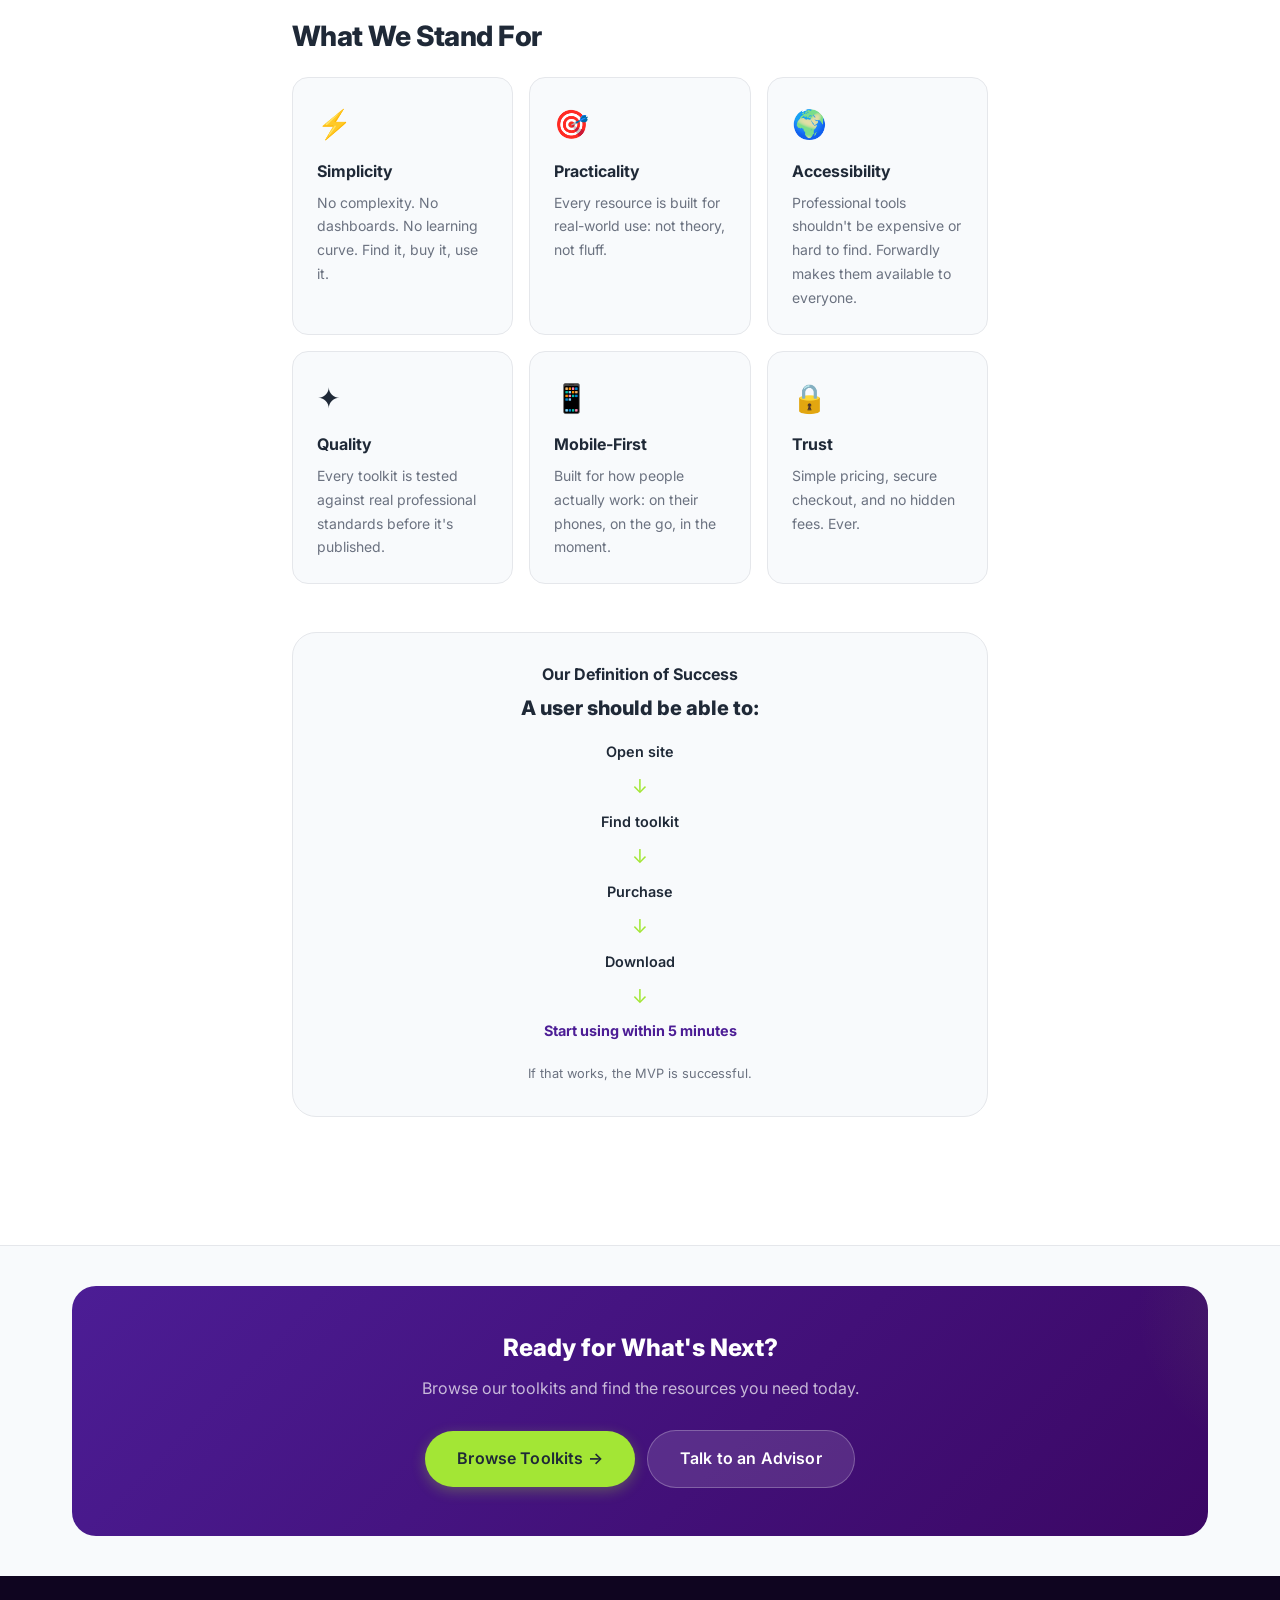
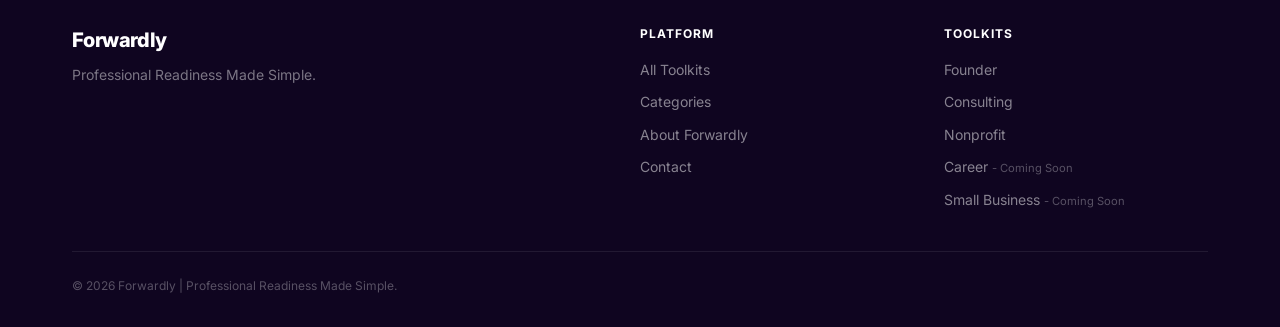
==== commit 0beaa1d4: "Remove eyebrows, tighten headings, replace em dashes with clean punctuation" ====
--- a/pages/about.html
+++ b/pages/about.html
@@ -4,7 +4,7 @@
 <head>
 <meta charset="utf-8"/>
 <meta content="width=device-width, initial-scale=1.0" name="viewport"/>
-<title>About — Forwardly</title>
+<title>About | Forwardly</title>
 <meta content="Forwardly provides proven business and professional resources built from real-world experience. Professional Readiness Made Simple." name="description"/>
 <link href="https://fonts.googleapis.com" rel="preconnect"/>
 <link crossorigin="" href="https://fonts.gstatic.com" rel="preconnect"/>
@@ -105,7 +105,6 @@
 <!-- PAGE HEADER -->
 <div class="page-header">
 <div class="container">
-<div class="hero-eyebrow" style="margin-bottom:16px;">✦ Our Story</div>
 <h1 class="page-header-title">About Forwardly</h1>
 <p class="page-header-subtitle">Professional Readiness Made Simple.</p>
 </div>
@@ -114,18 +113,16 @@
 <div class="container" style="max-width: 760px;">
 <!-- Mission -->
 <div class="mission-block">
-<div class="mission-block-label">Our Mission</div>
-<p class="mission-block-text">"Forwardly provides proven business and professional resources built from real-world experience — so anyone can look professional, operate professionally, and get ready for what's next."</p>
+<p class="mission-block-text">"Forwardly provides proven business and professional resources built from real-world experience: so anyone can look professional, operate professionally, and get ready for what's next."</p>
 </div>
 <!-- What is Forwardly -->
 <div style="margin-bottom: 48px;">
-<span class="section-eyebrow">What is Forwardly?</span>
 <h2 class="section-title" style="font-size: 1.75rem; margin-bottom: 16px;">Professional Readiness Made Simple</h2>
 <p style="font-size: 1rem; color: var(--color-text-muted); line-height: 1.8; margin-bottom: 16px;">
-        Forwardly is a mobile-first platform that gives individuals, businesses, nonprofits, and founders the practical tools they need to operate professionally — without the complexity, cost, or learning curve of traditional platforms.
+        Forwardly is a mobile-first platform that gives individuals, businesses, nonprofits, and founders the practical tools they need to operate professionally: without the complexity, cost, or learning curve of traditional platforms.
       </p>
 <p style="font-size: 1rem; color: var(--color-text-muted); line-height: 1.8;">
-        Every toolkit on Forwardly is built from real-world experience. These aren't generic templates — they're the actual frameworks, documents, and guides that professionals use to get results.
+        Every toolkit on Forwardly is built from real-world experience. These aren't generic templates: they're the actual frameworks, documents, and guides that professionals use to get results.
       </p>
 </div>
 <!-- What Forwardly is / isn't -->
@@ -159,7 +156,6 @@
 </div>
 <!-- Who it's for -->
 <div style="margin-bottom: 48px;">
-<span class="section-eyebrow">Who It's For</span>
 <h2 class="section-title" style="font-size: 1.75rem; margin-bottom: 24px;">Built for Real People</h2>
 <div class="who-grid">
 <div class="who-item">
@@ -190,20 +186,19 @@
 </div>
 <!-- Values -->
 <div style="margin-bottom: 48px;">
-<span class="section-eyebrow">Our Values</span>
 <h2 class="section-title" style="font-size: 1.75rem; margin-bottom: 24px;">What We Stand For</h2>
 <div class="about-values">
 <div class="value-card"><div class="value-icon">⚡</div><div class="value-title">Simplicity</div><p class="value-desc">No complexity. No dashboards. No learning curve. Find it, buy it, use it.</p></div>
-<div class="value-card"><div class="value-icon">🎯</div><div class="value-title">Practicality</div><p class="value-desc">Every resource is built for real-world use — not theory, not fluff.</p></div>
+<div class="value-card"><div class="value-icon">🎯</div><div class="value-title">Practicality</div><p class="value-desc">Every resource is built for real-world use: not theory, not fluff.</p></div>
 <div class="value-card"><div class="value-icon">🌍</div><div class="value-title">Accessibility</div><p class="value-desc">Professional tools shouldn't be expensive or hard to find. Forwardly makes them available to everyone.</p></div>
 <div class="value-card"><div class="value-icon">✦</div><div class="value-title">Quality</div><p class="value-desc">Every toolkit is tested against real professional standards before it's published.</p></div>
-<div class="value-card"><div class="value-icon">📱</div><div class="value-title">Mobile-First</div><p class="value-desc">Built for how people actually work — on their phones, on the go, in the moment.</p></div>
+<div class="value-card"><div class="value-icon">📱</div><div class="value-title">Mobile-First</div><p class="value-desc">Built for how people actually work: on their phones, on the go, in the moment.</p></div>
 <div class="value-card"><div class="value-icon">🔒</div><div class="value-title">Trust</div><p class="value-desc">Simple pricing, secure checkout, and no hidden fees. Ever.</p></div>
 </div>
 </div>
 <!-- Success Metric -->
 <div style="background: var(--color-bg-light); border: 1px solid var(--color-border); border-radius: var(--radius-xl); padding: 32px 24px; text-align: center; margin-bottom: 48px;">
-<div class="section-eyebrow" style="margin-bottom: 12px;">Our Definition of Success</div>
+<h3 style="font-size: 1rem; font-weight: 700; color: var(--color-text); margin-bottom: 12px;">Our Definition of Success</h3>
 <h3 style="font-size: 1.25rem; font-weight: 800; color: var(--color-text); margin-bottom: 20px;">A user should be able to:</h3>
 <div style="display: flex; flex-direction: column; gap: 8px; align-items: center; max-width: 280px; margin: 0 auto;">
 <div style="font-size: 0.9rem; font-weight: 600; color: var(--color-text);">Open site</div>
@@ -256,8 +251,8 @@
 <a class="footer-link" href="toolkit-detail.html?id=founder">Founder</a>
 <a class="footer-link" href="toolkit-detail.html?id=consultant">Consulting</a>
 <a class="footer-link" href="toolkit-detail.html?id=ngo">Nonprofit</a>
-<a class="footer-link" href="contact.html">Career <span style="font-size:0.7rem; opacity:0.6;">— Coming Soon</span></a>
-<a class="footer-link" href="contact.html">Small Business <span style="font-size:0.7rem; opacity:0.6;">— Coming Soon</span></a>
+<a class="footer-link" href="contact.html">Career <span style="font-size:0.7rem; opacity:0.6;">- Coming Soon</span></a>
+<a class="footer-link" href="contact.html">Small Business <span style="font-size:0.7rem; opacity:0.6;">- Coming Soon</span></a>
 </div>
 </div>
 </div>
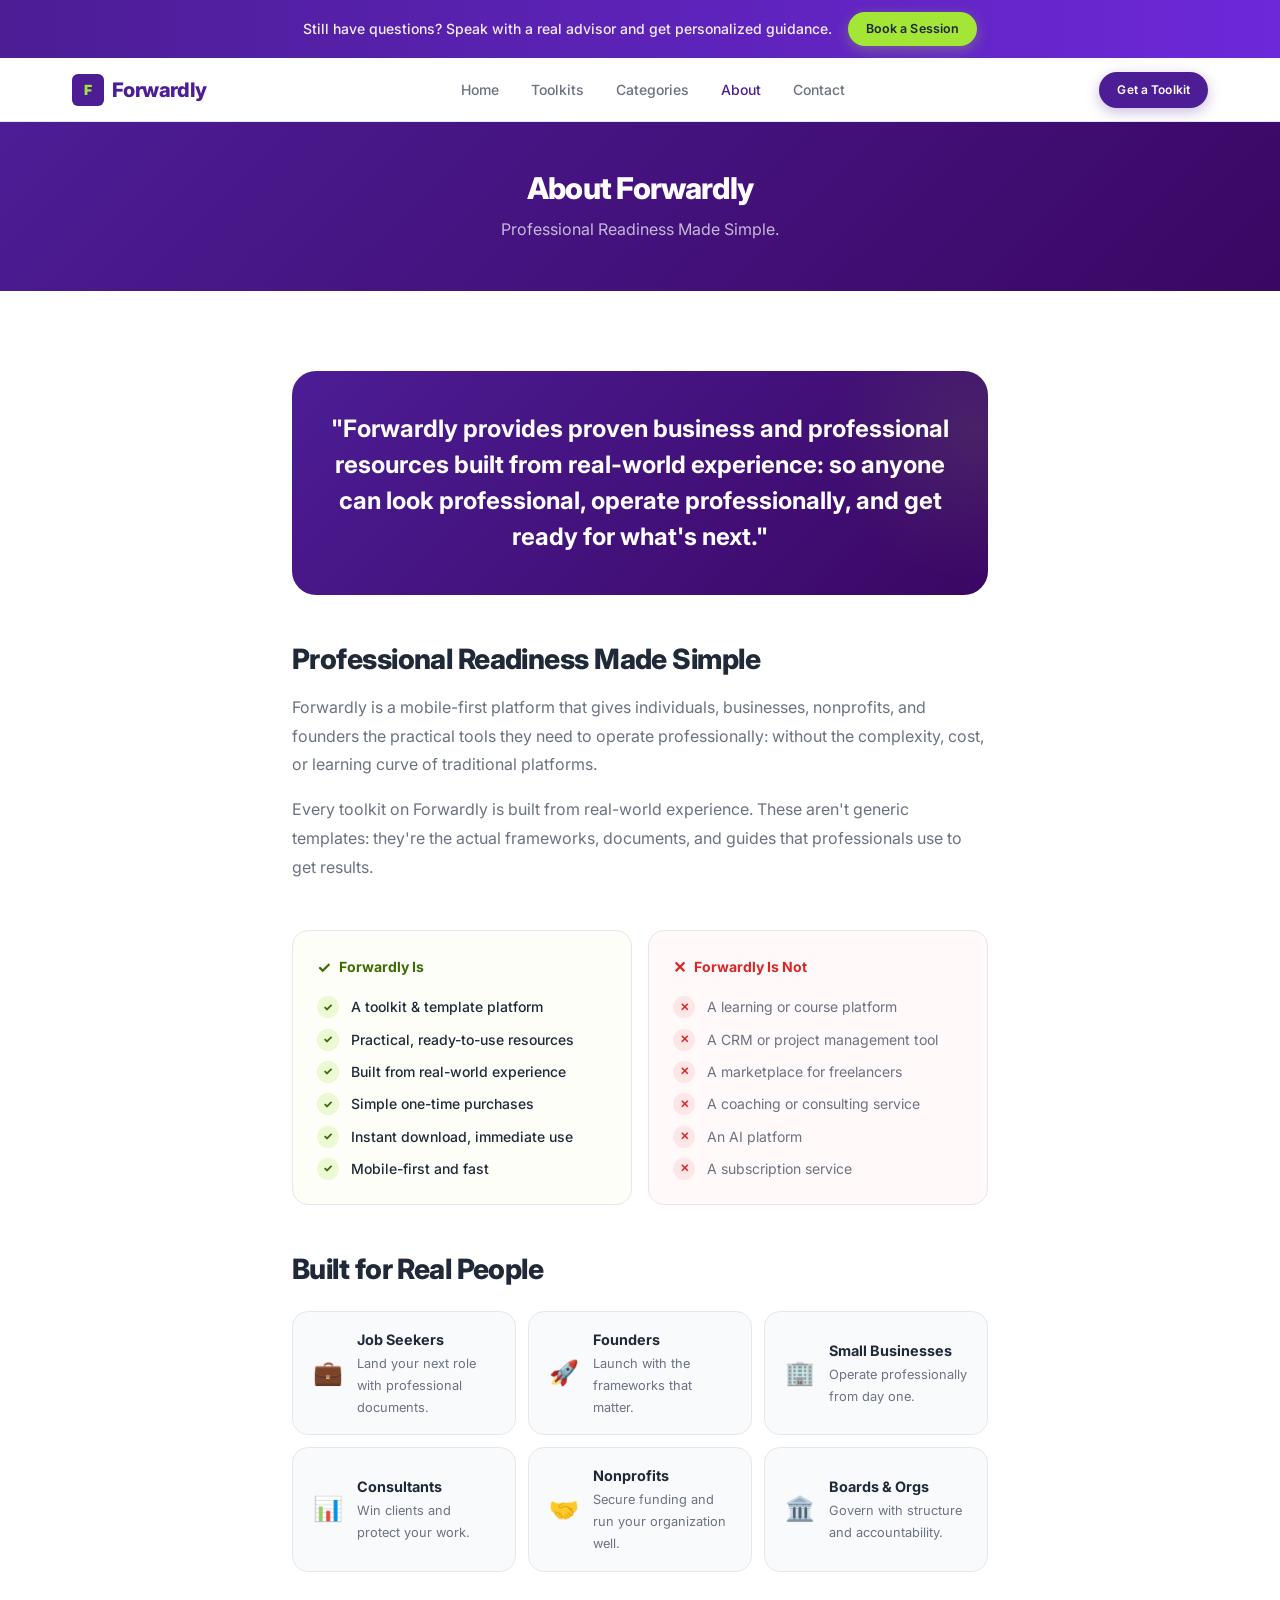
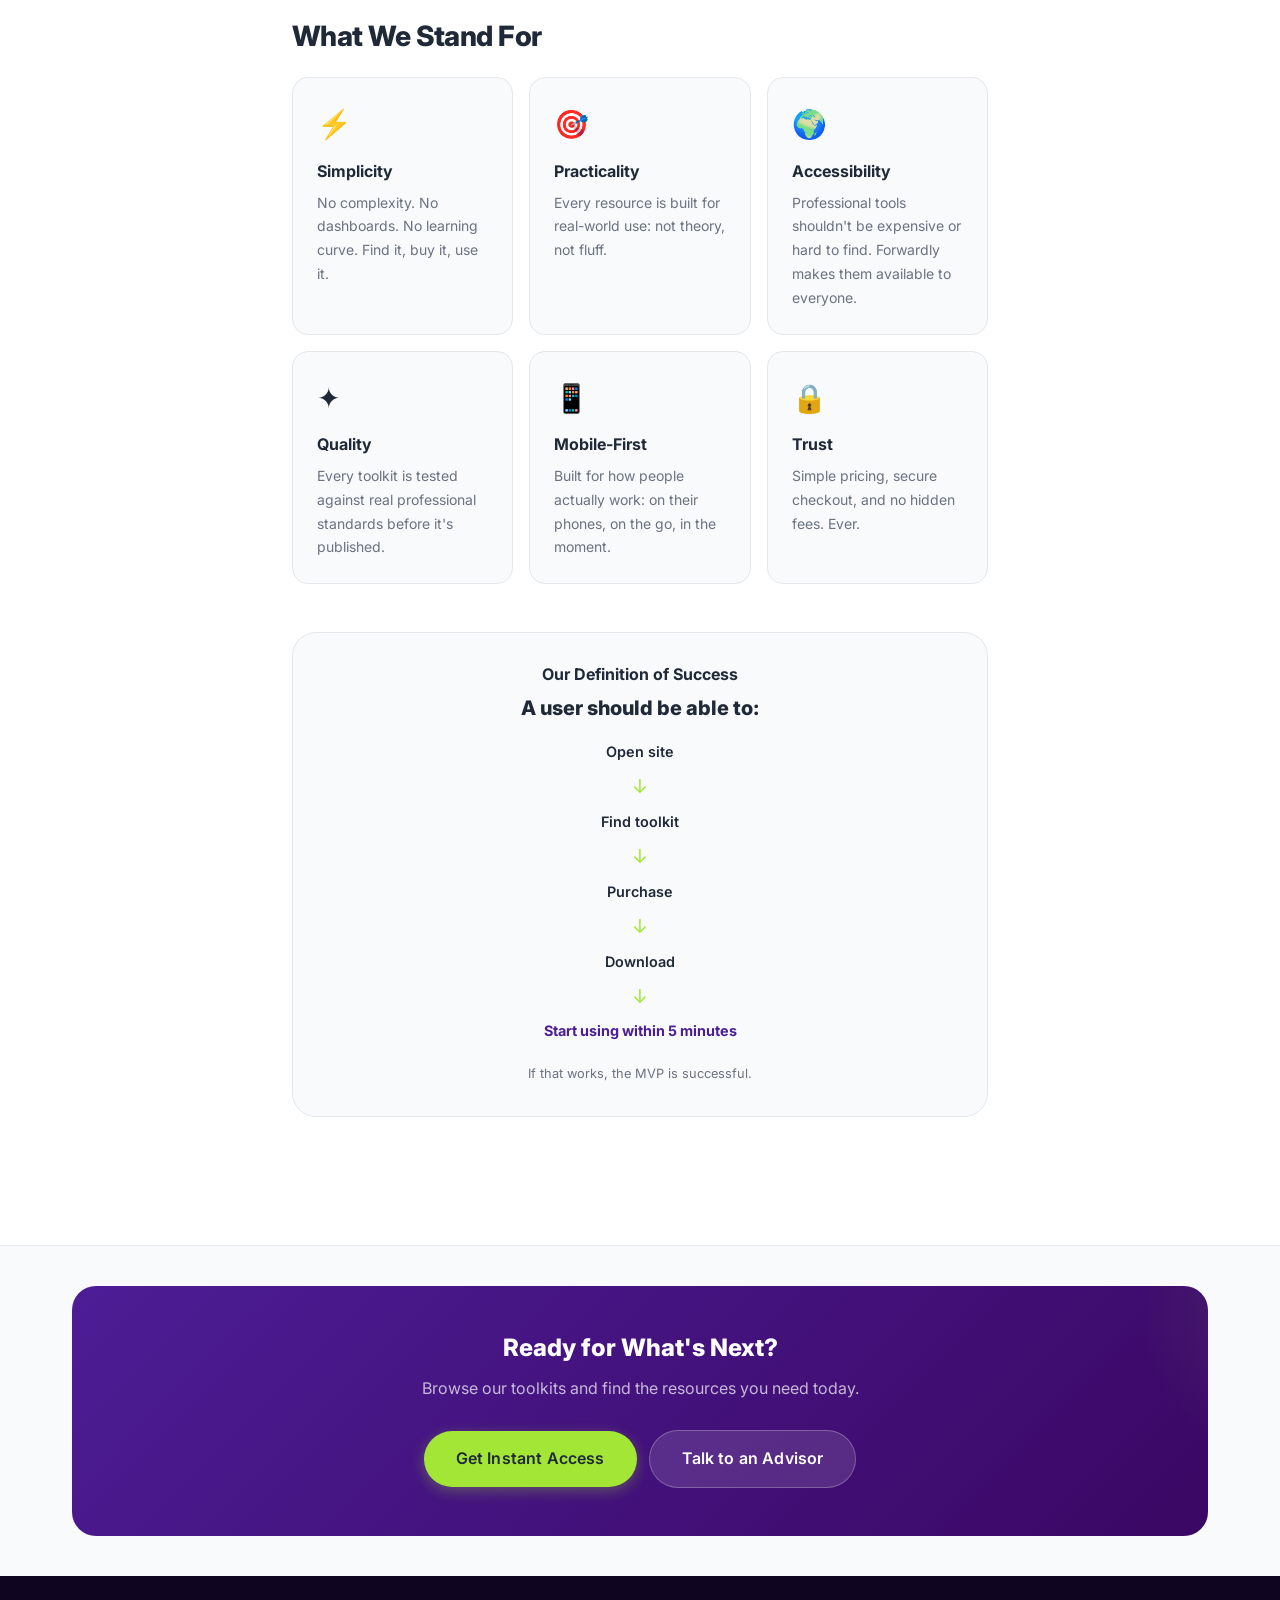
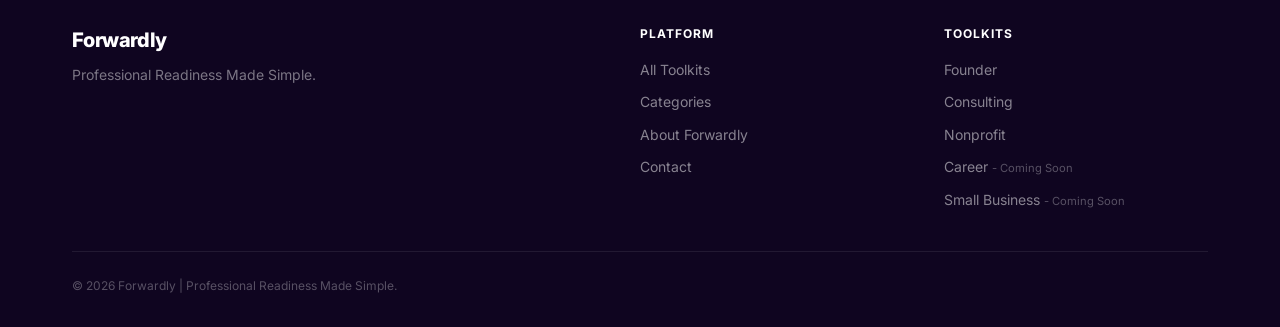
==== commit df16e38e: "CTA optimization: purchase-focused language across all pages" ====
--- a/pages/about.html
+++ b/pages/about.html
@@ -84,7 +84,7 @@
 <a class="nav-link" href="contact.html">Contact</a>
 </div>
 <div class="nav-cta">
-<a class="btn btn-primary btn-sm" href="toolkits.html">Browse Toolkits</a>
+<a class="btn btn-primary btn-sm" href="toolkits.html">Get a Toolkit</a>
 </div>
 <button aria-label="Toggle menu" class="nav-toggle" id="navToggle">
 <span></span><span></span><span></span>
@@ -99,7 +99,7 @@
 <a class="nav-mobile-link" href="about.html">About</a>
 <a class="nav-mobile-link" href="contact.html">Contact</a>
 <div class="nav-mobile-cta">
-<a class="btn btn-primary btn-full btn-lg" href="toolkits.html">Browse Toolkits →</a>
+<a class="btn btn-primary btn-full btn-lg" href="toolkits.html">Get Instant Access</a>
 </div>
 </div>
 <!-- PAGE HEADER -->
@@ -222,7 +222,7 @@
 <h2 class="cta-banner-title">Ready for What's Next?</h2>
 <p class="cta-banner-subtitle">Browse our toolkits and find the resources you need today.</p>
 <div class="cta-banner-actions">
-<a class="btn btn-accent btn-lg" href="toolkits.html">Browse Toolkits →</a>
+<a class="btn btn-accent btn-lg" href="toolkits.html">Get Instant Access</a>
 <a class="btn btn-ghost btn-lg" href="contact.html">Talk to an Advisor</a>
 </div>
 </div>
